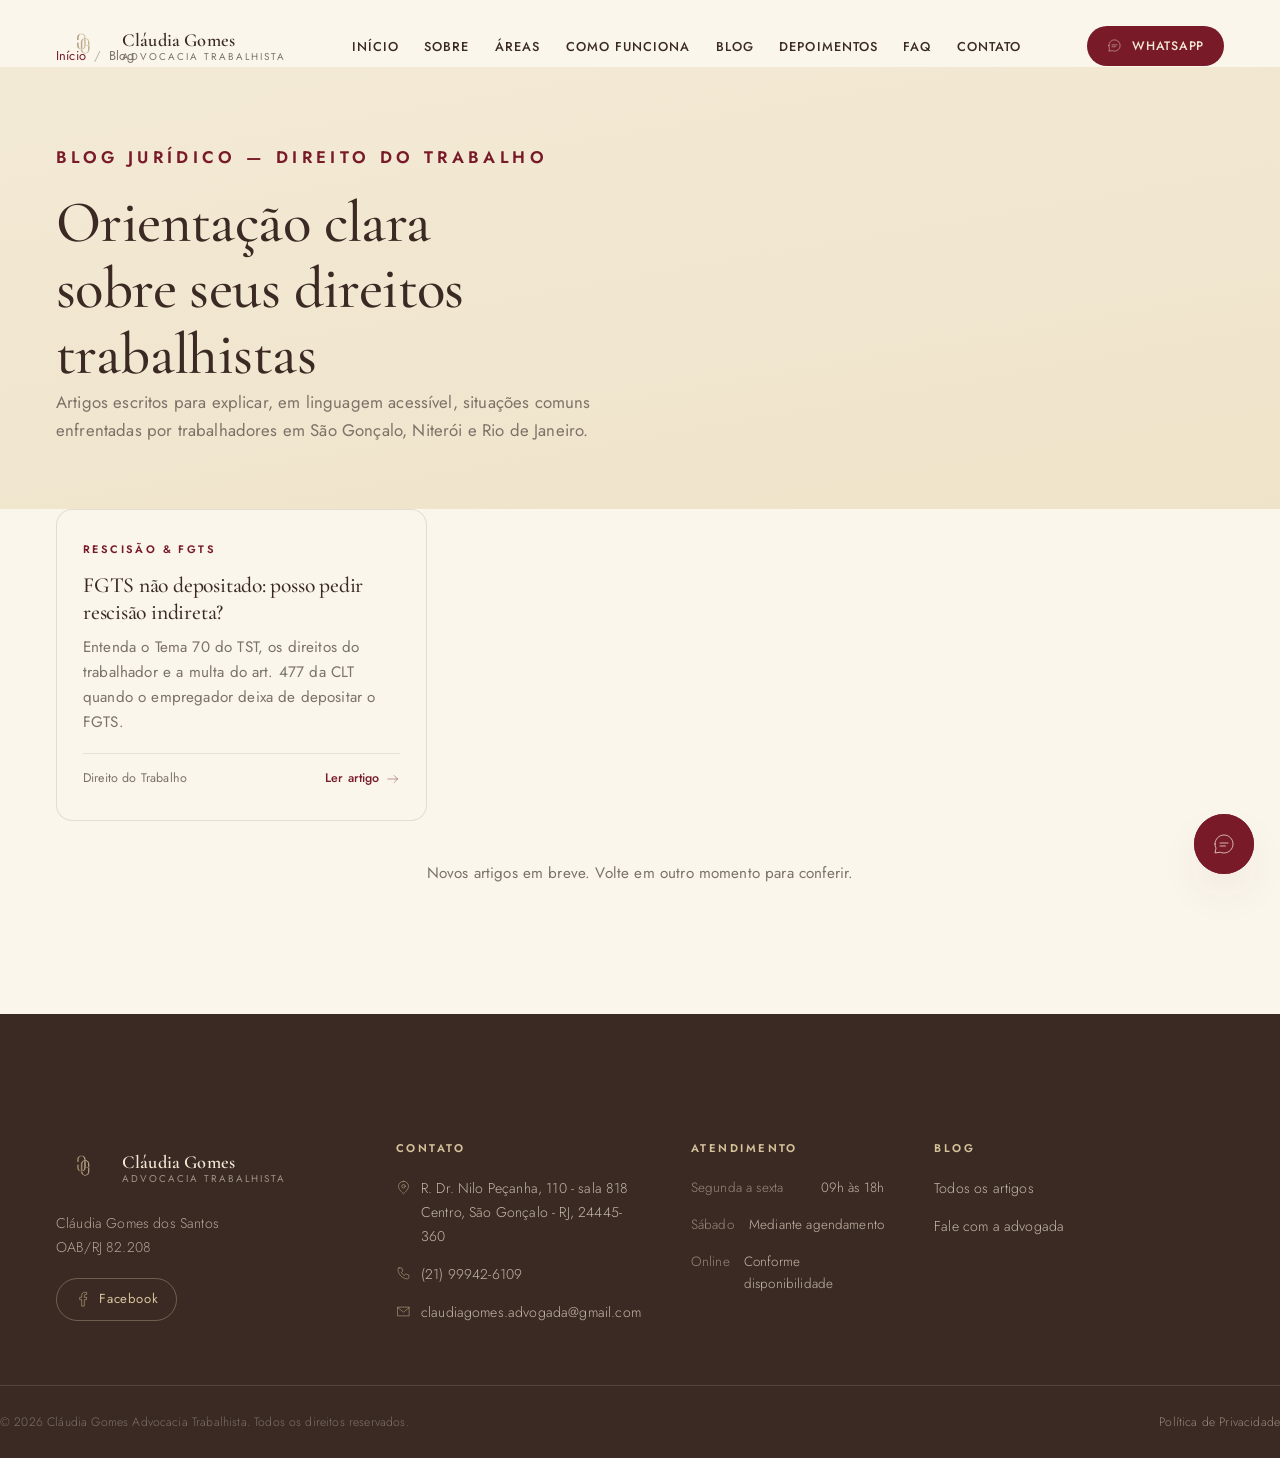
==== blog/index.html @ e8999410 "atualiza pagina do site" ====
<!DOCTYPE html>
<html lang="pt-BR">
<head>
<meta charset="UTF-8">
<meta name="viewport" content="width=device-width, initial-scale=1.0, viewport-fit=cover">
<title>Blog Jurídico | Direito do Trabalho — Cláudia Gomes Advocacia</title>
<meta name="description" content="Artigos sobre Direito do Trabalho escritos pela Dra. Cláudia Gomes (OAB/RJ 82.208): rescisão, FGTS, horas extras e outros temas trabalhistas explicados de forma clara.">
<meta name="robots" content="index, follow">
<meta name="theme-color" content="#781A28">
<link rel="canonical" href="https://claudiagomesadv.com.br/blog/">
<meta property="og:type" content="website">
<meta property="og:locale" content="pt_BR">
<meta property="og:title" content="Blog Jurídico | Direito do Trabalho — Cláudia Gomes Advocacia">
<meta property="og:description" content="Artigos sobre Direito do Trabalho escritos pela Dra. Cláudia Gomes (OAB/RJ 82.208).">
<meta property="og:url" content="https://claudiagomesadv.com.br/blog/">
<meta name="twitter:card" content="summary_large_image">

<link rel="icon" type="image/png" href="/assets/favicon.png">
<link rel="apple-touch-icon" href="/assets/apple-touch-icon.png">

<link rel="preconnect" href="https://fonts.googleapis.com">
<link rel="preconnect" href="https://fonts.gstatic.com" crossorigin>
<link href="https://fonts.googleapis.com/css2?family=Cormorant+Garamond:ital,wght@0,300;0,400;0,500;0,600;0,700;1,400;1,500&family=Jost:wght@300;400;500;600&display=swap" rel="stylesheet">

<link rel="stylesheet" href="/assets/site.css">
<link rel="stylesheet" href="/assets/blog.css">

<script type="application/ld+json">
{"@context":"https://schema.org","@type":"Blog","name":"Blog Jurídico — Cláudia Gomes Advocacia Trabalhista","url":"https://claudiagomesadv.com.br/blog/","description":"Artigos sobre Direito do Trabalho para trabalhadores de São Gonçalo, Niterói e Rio de Janeiro.","publisher":{"@type":"Attorney","name":"Cláudia Gomes dos Santos","url":"https://claudiagomesadv.com.br/"},"inLanguage":"pt-BR"}
</script>
<script type="application/ld+json">
{"@context":"https://schema.org","@type":"BreadcrumbList","itemListElement":[{"@type":"ListItem","position":1,"name":"Início","item":"https://claudiagomesadv.com.br/"},{"@type":"ListItem","position":2,"name":"Blog","item":"https://claudiagomesadv.com.br/blog/"}]}
</script>
</head>
<body>

<!-- SPRITE DE ÍCONES (oculto) -->
<svg style="display:none" aria-hidden="true"><defs>
  <symbol id="icon-menu" viewBox="0 0 48 48"><path d="M8 14h32M8 24h32M8 34h32"/></symbol>
  <symbol id="icon-close" viewBox="0 0 48 48"><path d="M12 12l24 24M36 12 12 36"/></symbol>
  <symbol id="icon-chat" viewBox="0 0 48 48"><path d="M6 24c0-9.9 8.1-18 18-18s18 8.1 18 18-8.1 18-18 18c-2.7 0-5.2-.6-7.5-1.6L6 42l2-9.8C6.7 29.6 6 26.9 6 24z"/><path d="M16 22h16M16 28h11"/></symbol>
  <symbol id="icon-pin" viewBox="0 0 48 48"><path d="M24 4c8.8 0 16 7 16 16 0 11-16 24-16 24S8 31 8 20C8 11 15.2 4 24 4z"/><circle cx="24" cy="20" r="5.5"/></symbol>
  <symbol id="icon-phone" viewBox="0 0 48 48"><path d="M10 6h8l4 10-5 4c2 5 5 8 10 10l4-5 10 4v8c0 3-3 5-6 4C18 38 10 30 6 12c-1-3 1-6 4-6z"/></symbol>
  <symbol id="icon-mail" viewBox="0 0 48 48"><path d="M6 10h36v28H6z"/><path d="m6 12 18 14L42 12"/></symbol>
  <symbol id="icon-facebook" viewBox="0 0 48 48"><path d="M28 44V26h6l1-7h-7v-5c0-2 .6-3.5 3.5-3.5H35V4.3C34.3 4.2 32 4 29.3 4 23.7 4 20 7.4 20 13.6V19h-6v7h6v18z"/></symbol>
  <symbol id="icon-arrow-right" viewBox="0 0 48 48"><path d="M6 24h34m-12-12 12 12-12 12"/></symbol>
</defs></svg>

<!-- LOADER -->
<div id="loader" aria-hidden="true">
  <div class="loader-emblem">
    <svg viewBox="0 0 240 240" class="loader-ring"><circle cx="120" cy="120" r="104"/></svg>
    <img class="loader-logo" src="/assets/logo.png" alt="Cláudia Gomes Advogada">
    <span class="loader-name">Cláudia Gomes</span>
  </div>
</div>

<!-- HEADER -->
<div class="nav-overlay" id="navOverlay" aria-hidden="true"></div>
<header class="site-header" id="siteHeader">
  <div class="container header-inner">
    <a href="/" class="brand" aria-label="Cláudia Gomes Advocacia Trabalhista — início">
      <img class="brand-logo-svg" src="/assets/logo.png" alt="Cláudia Gomes Advogada" style="width:52px;height:52px;object-fit:contain;flex-shrink:0;">
      <span class="brand-text">
        <strong>Cláudia Gomes</strong>
        <em>Advocacia Trabalhista</em>
      </span>
    </a>

    <nav class="main-nav" id="mainNav" aria-label="Navegação principal">
      <button class="nav-close-btn" id="navCloseBtn" aria-label="Fechar menu">
        <svg class="icon" width="24" height="24"><use href="#icon-close"/></svg>
      </button>
      <ul>
        <li><a href="/#inicio">Início</a></li>
        <li><a href="/#sobre">Sobre</a></li>
        <li><a href="/#areas">Áreas</a></li>
        <li><a href="/#como-funciona">Como funciona</a></li>
        <li><a href="/blog/" aria-current="page">Blog</a></li>
        <li><a href="/#depoimentos">Depoimentos</a></li>
        <li><a href="/#faq">FAQ</a></li>
        <li><a href="/#contato">Contato</a></li>
      </ul>
    </nav>

    <div class="header-actions">
      <a href="#" class="btn btn-primary btn-small js-whatsapp">
        <svg class="icon" width="15" height="15"><use href="#icon-chat"/></svg>
        <span>WhatsApp</span>
      </a>
      <button class="nav-toggle" id="navToggle" aria-expanded="false" aria-controls="mainNav" aria-label="Abrir menu">
        <svg class="icon icon-open" width="22" height="22"><use href="#icon-menu"/></svg>
        <svg class="icon icon-close" width="22" height="22"><use href="#icon-close"/></svg>
      </button>
    </div>
  </div>
</header>

<main id="topo">

  <!-- BREADCRUMB -->
  <div class="container">
    <nav class="breadcrumb" aria-label="Breadcrumb">
      <a href="/">Início</a><span>/</span>Blog
    </nav>
  </div>

  <!-- BLOG HERO -->
  <section class="blog-hero">
    <div class="container">
      <p class="eyebrow">Blog Jurídico — Direito do Trabalho</p>
      <h1>Orientação clara sobre seus direitos trabalhistas</h1>
      <p>Artigos escritos para explicar, em linguagem acessível, situações comuns enfrentadas por trabalhadores em São Gonçalo, Niterói e Rio de Janeiro.</p>
    </div>
  </section>

  <!-- GRID DE ARTIGOS -->
  <section class="blog-grid-section">
    <div class="container">
      <div class="blog-grid">

        <article class="blog-card">
          <span class="blog-card-category">Rescisão &amp; FGTS</span>
          <h2><a href="/blog/fgts-nao-depositado-rescisao-indireta/">FGTS não depositado: posso pedir rescisão indireta?</a></h2>
          <p>Entenda o Tema 70 do TST, os direitos do trabalhador e a multa do art. 477 da CLT quando o empregador deixa de depositar o FGTS.</p>
          <div class="blog-card-meta">
            <span>Direito do Trabalho</span>
            <a class="blog-card-link" href="/blog/fgts-nao-depositado-rescisao-indireta/">Ler artigo <svg class="icon" width="14" height="14"><use href="#icon-arrow-right"/></svg></a>
          </div>
        </article>

      </div>

      <p style="margin-top:40px;text-align:center;color:var(--gray-warm);font-size:.95rem">Novos artigos em breve. Volte em outro momento para conferir.</p>
    </div>
  </section>

</main>

<!-- RODAPÉ -->
<footer class="site-footer" id="contato">
  <div class="container footer-grid">
    <div class="footer-brand">
      <a href="/" class="brand">
        <img class="brand-logo-svg" src="/assets/logo.png" alt="Cláudia Gomes Advogada" style="width:52px;height:52px;object-fit:contain;flex-shrink:0;">
        <span class="brand-text"><strong>Cláudia Gomes</strong><em>Advocacia Trabalhista</em></span>
      </a>
      <p>Cláudia Gomes dos Santos<br>OAB/RJ 82.208</p>
      <a class="footer-social" href="https://www.facebook.com/claudiagomesadvocaciatrabalhista/" target="_blank" rel="noopener noreferrer" aria-label="Facebook do escritório">
        <svg class="icon" width="16" height="16"><use href="#icon-facebook"/></svg>
        <span>Facebook</span>
      </a>
    </div>
    <div class="footer-col">
      <h3>Contato</h3>
      <ul>
        <li><svg class="icon" width="15" height="15"><use href="#icon-pin"/></svg><span>R. Dr. Nilo Peçanha, 110 - sala 818<br>Centro, São Gonçalo - RJ, 24445-360</span></li>
        <li><svg class="icon" width="15" height="15"><use href="#icon-phone"/></svg><a href="#" class="js-whatsapp">(21) 99942-6109</a></li>
        <li><svg class="icon" width="15" height="15"><use href="#icon-mail"/></svg><a href="mailto:claudiagomes.advogada@gmail.com">claudiagomes.advogada@gmail.com</a></li>
      </ul>
    </div>
    <div class="footer-col">
      <h3>Atendimento</h3>
      <ul class="footer-hours">
        <li><span>Segunda a sexta</span><span>09h às 18h</span></li>
        <li><span>Sábado</span><span>Mediante agendamento</span></li>
        <li><span>Online</span><span>Conforme disponibilidade</span></li>
      </ul>
    </div>
    <div class="footer-col">
      <h3>Blog</h3>
      <ul>
        <li><a href="/blog/">Todos os artigos</a></li>
        <li><a href="/#contato">Fale com a advogada</a></li>
      </ul>
    </div>
  </div>
  <div class="container footer-bottom">
    <p>&copy; <span id="footerYear"></span> Cláudia Gomes Advocacia Trabalhista. Todos os direitos reservados.</p>
    <a href="#">Política de Privacidade</a>
  </div>
</footer>

<!-- BOTÃO FLUTUANTE WHATSAPP -->
<a href="#" class="whatsapp-float js-whatsapp" aria-label="Falar no WhatsApp com a Dra. Cláudia Gomes">
  <svg class="icon" width="24" height="24"><use href="#icon-chat"/></svg>
</a>

<script src="/assets/site.js"></script>
</body>
</html>
---- assets/site.css ----
/* ===================================================================
   CLÁUDIA GOMES — ADVOCACIA TRABALHISTA  |  single-file version
   Cormorant Garamond (display) · Jost (corpo)
=================================================================== */

/* 1. TOKENS */
:root{
  --wine:#781A28; --wine-dark:#5A1320; --wine-darker:#430E18;
  --cream:#F3EAD6; --paper:#FAF6EC; --champagne:#D6C39B;
  --brown:#3B2A24; --gray-warm:#7C7268; --white:#FFFFFF;
  --font-display:'Cormorant Garamond',Georgia,'Times New Roman',serif;
  --font-body:'Jost',-apple-system,BlinkMacSystemFont,'Segoe UI',sans-serif;
  --radius-sm:4px; --radius-md:16px; --radius-lg:30px; --radius-pill:999px;
  --shadow-card:0 1px 2px rgba(59,42,36,.04),0 18px 40px -24px rgba(59,42,36,.22);
  --shadow-lift:0 1px 2px rgba(59,42,36,.05),0 30px 60px -28px rgba(59,42,36,.30);
  --shadow-wine:0 20px 50px -20px rgba(120,26,40,.45);
  --section-pad:clamp(76px,10vw,152px);
  --container-w:1280px;
  --ease:cubic-bezier(.22,.61,.36,1);
  --ease-soft:cubic-bezier(.16,.84,.44,1);
  --dur-fast:.35s; --dur:.65s;
}

/* 2. RESET */
*,*::before,*::after{box-sizing:border-box}
*{margin:0;padding:0}
html{scroll-behavior:smooth;-webkit-text-size-adjust:100%}
body{font-family:var(--font-body);background:var(--paper);color:var(--brown);line-height:1.7;font-weight:400;-webkit-font-smoothing:antialiased;overflow-x:hidden;letter-spacing:.01em}
img{max-width:100%;display:block}
a{color:inherit;text-decoration:none}
ul,ol{list-style:none}
button{font:inherit;background:none;border:none;cursor:pointer;color:inherit}
svg{display:block}
.icon{fill:none;stroke:currentColor;stroke-width:1.5;stroke-linecap:round;stroke-linejoin:round;flex-shrink:0}
.icon-flip{transform:scaleX(-1)}
::selection{background:var(--wine);color:var(--cream)}
:focus-visible{outline:2px solid var(--wine);outline-offset:3px}
@media(prefers-reduced-motion:reduce){*{animation-duration:.001ms!important;animation-iteration-count:1!important;transition-duration:.001ms!important;scroll-behavior:auto!important}}

/* 3. TIPOGRAFIA */
h1,h2,h3,h4{font-family:var(--font-display);color:var(--brown);font-weight:500;line-height:1.12;letter-spacing:-.01em}
h1{font-size:clamp(2.6rem,4.6vw,4.4rem);font-weight:500}
h2{font-size:clamp(2rem,3.4vw,3.1rem)}
h3{font-size:clamp(1.2rem,1.5vw,1.45rem);font-weight:500}
p{color:var(--gray-warm)}
.eyebrow{font-family:var(--font-body);font-size:.72rem;font-weight:600;letter-spacing:.26em;text-transform:uppercase;color:var(--wine);margin-bottom:18px;display:inline-block}
.eyebrow-light{color:var(--champagne)}
.section-head{max-width:680px;margin-bottom:clamp(40px,6vw,76px)}
.section-head h2{margin-bottom:18px}
.section-lead{font-size:1rem;max-width:540px;font-weight:300}

/* 4. LAYOUT */
.container{max-width:var(--container-w);margin-inline:auto;padding-inline:clamp(22px,5vw,56px)}
section{position:relative}
section[id],footer[id]{scroll-margin-top:88px}

/* 5. BOTÕES */
.btn{position:relative;display:inline-flex;align-items:center;justify-content:center;gap:10px;padding:17px 32px;font-family:var(--font-body);font-size:.88rem;font-weight:500;letter-spacing:.06em;text-transform:uppercase;border-radius:var(--radius-pill);overflow:hidden;transition:transform var(--dur-fast) var(--ease),box-shadow var(--dur-fast) var(--ease),background var(--dur-fast) var(--ease),color var(--dur-fast) var(--ease);white-space:nowrap}
.btn:hover{transform:translateY(-2px)}
.btn:active{transform:translateY(0)}
.btn-primary{background:var(--wine);color:var(--cream);box-shadow:var(--shadow-wine)}
.btn-primary:hover{background:var(--wine-dark);box-shadow:0 24px 55px -18px rgba(120,26,40,.55)}
.btn-ghost{background:transparent;color:var(--brown);border:1px solid rgba(59,42,36,.25)}
.btn-ghost:hover{border-color:var(--wine);color:var(--wine)}
.btn-cta{background:var(--cream);color:var(--wine);padding:22px 44px;font-size:.92rem;box-shadow:0 25px 60px -20px rgba(0,0,0,.45)}
.btn-cta:hover{background:var(--white)}
.btn-small{padding:10px 20px;font-size:.77rem}
.btn .ripple{position:absolute;border-radius:50%;background:rgba(255,255,255,.4);transform:scale(0);animation:ripple .6s var(--ease) forwards;pointer-events:none}
.btn-ghost .ripple{background:rgba(120,26,40,.15)}
@keyframes ripple{to{transform:scale(2.6);opacity:0}}

/* 6. LOADER */
#loader{position:fixed;inset:0;z-index:9999;background:radial-gradient(120% 140% at 50% 20%,var(--wine-dark),var(--wine-darker));display:flex;align-items:center;justify-content:center;transition:opacity .8s var(--ease-soft),visibility .8s var(--ease-soft)}
#loader.is-hidden{opacity:0;visibility:hidden;pointer-events:none}
.loader-emblem{position:relative;width:240px;height:240px;display:grid;place-items:center}
.loader-ring{grid-area:1/1;width:100%;height:100%;transform:rotate(-90deg)}
.loader-ring circle{fill:none;stroke:var(--champagne);stroke-width:.8;opacity:.6;stroke-dasharray:650;stroke-dashoffset:650;animation:drawRing 1.6s var(--ease-soft) forwards .1s}
@keyframes drawRing{to{stroke-dashoffset:0}}
.loader-logo{width:160px;height:160px;object-fit:contain;opacity:0;animation:markIn 1s var(--ease-soft) forwards .3s;grid-area:1/1;z-index:2}
.loader-name{display:none}
@keyframes drawMono{to{stroke-dashoffset:0}}
@keyframes markIn{to{opacity:1;transform:translateY(0) scale(1)}}

/* 7. MONOGRAMA SVG */
.brand-logo-svg{width:52px;height:52px;object-fit:contain;flex-shrink:0}
.footer-brand .brand-logo-svg{color:var(--champagne)}
.monogram-wm{
  position:absolute;
  bottom:-15%;
  right:-2%;
  width:clamp(400px,46vw,680px);
  height:auto;
  opacity:.1;
  pointer-events:none;
  user-select:none;
  z-index:0;
  filter:brightness(0) saturate(100%) invert(87%) sepia(17%) saturate(300%) hue-rotate(6deg) brightness(70%);
  transform:none;
  top:auto;
  left:auto;
}
.hero,.final-cta{overflow:hidden}
.final-cta .monogram-wm{color:var(--cream);opacity:.055}

/* 8. HEADER */
.site-header{position:fixed;top:0;left:0;right:0;z-index:610;padding:20px 0;transition:padding var(--dur-fast) var(--ease)}
.site-header::before{content:'';position:absolute;inset:0;z-index:-1;opacity:0;background:rgba(250,246,236,.88);backdrop-filter:blur(14px) saturate(140%);-webkit-backdrop-filter:blur(14px) saturate(140%);box-shadow:0 1px 0 rgba(59,42,36,.08),0 18px 40px -28px rgba(59,42,36,.35);transition:opacity var(--dur-fast) var(--ease);pointer-events:none}
.site-header.is-scrolled{padding:13px 0}
.site-header.is-scrolled::before{opacity:1}
.header-inner{display:flex;align-items:center;justify-content:space-between;gap:24px}
.brand{display:flex;align-items:center;gap:14px}
.brand-text{display:flex;flex-direction:column;line-height:1.2}
.brand-text strong{font-family:var(--font-display);font-size:1.15rem;font-weight:600;color:var(--brown)}
.brand-text em{font-style:normal;font-size:.62rem;letter-spacing:.2em;text-transform:uppercase;color:var(--gray-warm)}
.main-nav ul{display:flex;align-items:center;gap:clamp(16px,2vw,32px)}
.main-nav a{font-size:.8rem;font-weight:500;letter-spacing:.08em;color:var(--brown);position:relative;padding-bottom:4px;text-transform:uppercase}
.main-nav a::after{content:'';position:absolute;left:0;right:100%;bottom:0;height:1px;background:var(--wine);transition:right var(--dur-fast) var(--ease)}
.main-nav a:hover::after{right:0}
.header-actions{display:flex;align-items:center;gap:16px}
.nav-toggle{display:none;align-items:center;justify-content:center;width:42px;height:42px;color:var(--brown)}
.nav-toggle .icon-close{display:none}
.nav-toggle[aria-expanded="true"] .icon-open{display:none}
.nav-toggle[aria-expanded="true"] .icon-close{display:block}

/* 9. HERO */
.hero{padding:clamp(140px,18vw,200px) 0 var(--section-pad);background:linear-gradient(170deg,var(--cream) 0%,#EFE3C9 60%,var(--champagne) 130%);overflow:hidden}
.hero-grid{display:grid;grid-template-columns:1.35fr 1fr;gap:clamp(40px,6vw,90px);align-items:center}
.hero-copy{position:relative;z-index:2}
.hero h1{margin-bottom:24px}
.hero-sub{font-size:1rem;max-width:560px;margin-bottom:36px;font-weight:300;line-height:1.8}
.hero-actions{display:flex;flex-wrap:wrap;gap:18px;margin-bottom:56px}
.hero-badges{display:flex;flex-wrap:wrap;gap:0;border-top:1px solid rgba(59,42,36,.15);padding-top:26px}
.hero-badges li{display:flex;flex-direction:column;gap:4px;padding-right:28px;margin-right:28px;border-right:1px solid rgba(59,42,36,.15)}
.hero-badges li:last-child{border-right:none;margin-right:0;padding-right:0}
.hero-badges strong{font-family:var(--font-display);font-size:1.7rem;font-weight:600;color:var(--wine)}
.hero-badges strong.badge-static{font-size:.95rem;font-family:var(--font-body);letter-spacing:.06em;font-weight:500}
.hero-badges span{font-size:.72rem;color:var(--gray-warm);letter-spacing:.05em;font-weight:300}
.hero-figure{position:relative;z-index:2}
.hero-photo-frame{position:relative;border-radius:var(--radius-lg);overflow:hidden;box-shadow:var(--shadow-lift);aspect-ratio:4/5}
.hero-photo-frame::after{content:'';position:absolute;inset:16px;border:1px solid rgba(243,234,214,.35);border-radius:calc(var(--radius-lg) - 12px);pointer-events:none}
.hero-photo-frame img{width:100%;height:100%;object-fit:cover}
.scroll-indicator{position:absolute;bottom:36px;left:50%;transform:translateX(-50%);width:1px;height:56px;background:rgba(59,42,36,.25);z-index:2}
.scroll-indicator span{position:absolute;top:0;left:50%;transform:translateX(-50%);width:5px;height:5px;border-radius:50%;background:var(--wine);animation:scrollDot 2.2s var(--ease) infinite}
@keyframes scrollDot{0%{top:0;opacity:0}20%{opacity:1}90%{opacity:0}100%{top:100%;opacity:0}}

/* 10. REVEAL */
[data-reveal]{opacity:0;transform:translateY(28px);transition:opacity 1s var(--ease-soft),transform 1s var(--ease-soft)}
[data-reveal].is-visible{opacity:1;transform:translateY(0)}
[data-reveal-delay="1"]{transition-delay:.15s}
[data-reveal-delay="2"]{transition-delay:.3s}

/* 11. PROBLEMAS */
.problems{padding:var(--section-pad) 0}
.problem-grid{display:grid;grid-template-columns:repeat(3,1fr);gap:18px}
.problem-card{background:var(--paper);border:1px solid rgba(59,42,36,.12);border-radius:var(--radius-md);padding:38px 28px;transition:background var(--dur-fast) var(--ease),transform var(--dur-fast) var(--ease),border-color var(--dur-fast) var(--ease),box-shadow var(--dur-fast) var(--ease)}
.problem-card .icon{color:var(--wine);margin-bottom:22px}
.problem-card h3{margin-bottom:10px}
.problem-card p{font-size:.88rem;font-weight:300}
.problem-card:hover{background:var(--cream);border-color:var(--wine);box-shadow:var(--shadow-card);transform:translateY(-4px)}

/* 12. SOBRE */
.about{padding:var(--section-pad) 0;background:var(--cream)}
.about-grid{display:grid;grid-template-columns:.85fr 1.15fr;gap:clamp(40px,6vw,100px);align-items:center}
.about-photo-frame{border-radius:var(--radius-lg);overflow:hidden;box-shadow:var(--shadow-card);aspect-ratio:4/5}
.about-photo-frame img{width:100%;height:100%;object-fit:cover}
.about-copy p{margin-bottom:18px;max-width:600px;font-weight:300;line-height:1.8}
.about-copy p:last-of-type{margin-bottom:36px}
.about-highlights{display:grid;grid-template-columns:repeat(2,auto);gap:24px 40px}
.about-highlights li{display:flex;flex-direction:column;gap:4px}
.about-highlights strong{font-family:var(--font-display);font-size:1.7rem;color:var(--wine);font-weight:600}
.about-highlights strong.badge-static{font-size:.95rem;font-family:var(--font-body);font-weight:500}
.about-highlights span{font-size:.76rem;color:var(--gray-warm);font-weight:300}

/* 13. ÁREAS */
.areas{padding:var(--section-pad) 0}
.area-grid{display:grid;grid-template-columns:repeat(4,1fr);gap:18px;grid-auto-rows:1fr}
.area-card{text-align:left;background:var(--paper);border:1px solid rgba(59,42,36,.12);border-radius:var(--radius-md);padding:30px 26px;transition:border-color var(--dur-fast) var(--ease),box-shadow var(--dur-fast) var(--ease),transform var(--dur-fast) var(--ease);cursor:pointer}
.area-card h3{position:relative;padding-bottom:14px;padding-right:36px}
.area-card h3::after{content:'';position:absolute;left:0;bottom:0;width:30px;height:1px;background:var(--champagne);transition:width var(--dur-fast) var(--ease),background var(--dur-fast) var(--ease);pointer-events:none}
.area-card:hover,.area-card[aria-expanded="true"]{border-color:var(--wine);box-shadow:var(--shadow-card);transform:translateY(-3px)}
.area-card:hover h3::after,.area-card[aria-expanded="true"] h3::after{width:56px;background:var(--wine)}
.area-text{font-size:.88rem;font-weight:300;max-height:0;opacity:0;overflow:hidden;transition:max-height .5s var(--ease-soft),opacity .4s var(--ease-soft),margin-top .5s var(--ease-soft)}
.area-card[aria-expanded="true"] .area-text{opacity:1;margin-top:14px}

/* 14. DIFERENCIAIS */
.differentials{padding:var(--section-pad) 0;background:var(--brown);color:var(--cream)}
.differentials .eyebrow{color:var(--champagne)}
.differentials h2{color:var(--cream)}
.diff-grid{display:grid;grid-template-columns:repeat(3,1fr);gap:1px;background:rgba(243,234,214,.12);border:1px solid rgba(243,234,214,.12);border-radius:var(--radius-md);overflow:hidden}
.diff-item{background:var(--brown);padding:38px 32px;transition:background var(--dur-fast) var(--ease)}
.diff-item .icon{color:var(--champagne);margin-bottom:20px}
.diff-item h3{color:var(--cream);margin-bottom:10px}
.diff-item p{color:rgba(243,234,214,.65);font-size:.88rem;font-weight:300}
.diff-item:hover{background:var(--wine-darker)}

/* 15. TIMELINE */
.how-it-works{padding:var(--section-pad) 0}
.timeline{display:grid;grid-template-columns:repeat(5,1fr);gap:8px;position:relative}
.timeline::before{content:'';position:absolute;top:28px;left:7%;right:7%;height:1px;background:repeating-linear-gradient(90deg,var(--champagne) 0 10px,transparent 10px 18px)}
.timeline-step{text-align:center;padding:0 10px;position:relative}
.timeline-icon{position:relative;z-index:2;width:58px;height:58px;margin:0 auto 22px;border-radius:50%;background:var(--paper);border:1px solid var(--champagne);display:flex;align-items:center;justify-content:center;color:var(--wine);transition:background var(--dur-fast) var(--ease),color var(--dur-fast) var(--ease),border-color var(--dur-fast) var(--ease)}
.timeline-step:hover .timeline-icon{background:var(--wine);color:var(--cream);border-color:var(--wine)}
.timeline-step h3{margin-bottom:8px;font-size:1rem}
.timeline-step p{font-size:.82rem;font-weight:300}

/* 16. DEPOIMENTOS */
.testimonials{padding:var(--section-pad) 0;background:var(--cream)}
.rating-seal{display:flex;align-items:center;gap:10px;font-size:.82rem;color:var(--gray-warm);margin-bottom:18px;font-weight:300}
.rating-seal .stars{color:var(--wine);letter-spacing:2px;font-size:.9rem}
.carousel{position:relative}
.carousel-clip{overflow:hidden;width:100%;border-radius:var(--radius-md)}
.carousel-track{display:flex;gap:24px;flex-wrap:nowrap;will-change:transform}
.testimonial-card{background:var(--paper);border-radius:var(--radius-md);padding:36px 32px;box-shadow:var(--shadow-card);display:flex;flex-direction:column;gap:18px}
.quote-icon{color:var(--champagne)}
.testimonial-card p{font-size:.9rem;color:var(--brown);flex-grow:1;font-style:italic;font-weight:300;line-height:1.8}
.testimonial-card footer{display:flex;align-items:center;justify-content:space-between;padding-top:14px;border-top:1px solid rgba(59,42,36,.1)}
.testimonial-card footer strong{font-size:.84rem;font-weight:500;letter-spacing:.02em}
.testimonial-card .stars{color:var(--wine);font-size:.8rem;letter-spacing:1px}
.carousel-controls{display:flex;align-items:center;justify-content:center;gap:22px;margin-top:40px}
.carousel-btn{width:46px;height:46px;border-radius:50%;border:1px solid rgba(59,42,36,.2);display:flex;align-items:center;justify-content:center;color:var(--brown);transition:border-color var(--dur-fast) var(--ease),background var(--dur-fast) var(--ease),color var(--dur-fast) var(--ease)}
.carousel-btn:hover{background:var(--wine);border-color:var(--wine);color:var(--cream)}
.carousel-dots{display:flex;gap:8px}
.carousel-dots button{width:7px;height:7px;border-radius:50%;background:rgba(59,42,36,.25);transition:background var(--dur-fast) var(--ease),transform var(--dur-fast) var(--ease)}
.carousel-dots button.is-active{background:var(--wine);transform:scale(1.3)}

/* 17. FAQ */
.faq{padding:var(--section-pad) 0}
.faq-grid{display:grid;grid-template-columns:.85fr 1.15fr;gap:clamp(30px,5vw,80px);align-items:start}
.accordion-item{border-bottom:1px solid rgba(59,42,36,.14)}
.accordion-trigger{width:100%;display:flex;align-items:center;justify-content:space-between;gap:20px;padding:24px 0;text-align:left;font-family:var(--font-display);font-size:1.15rem;font-weight:500;color:var(--brown)}
.accordion-trigger .icon{color:var(--wine);transition:transform var(--dur-fast) var(--ease);flex-shrink:0}
.accordion-trigger[aria-expanded="true"] .icon{transform:rotate(135deg)}
.accordion-panel{max-height:0;overflow:hidden;transition:max-height .5s var(--ease-soft)}
.accordion-panel p{padding-bottom:26px;font-size:.9rem;max-width:540px;font-weight:300;line-height:1.8;padding-right:40px}

/* 18. CTA FINAL */
.final-cta{padding:clamp(110px,14vw,180px) 0;background:radial-gradient(120% 140% at 50% 0%,var(--wine) 0%,var(--wine-darker) 100%);text-align:center;overflow:hidden}
.final-cta h2{color:var(--cream);max-width:760px;margin:0 auto 44px;position:relative;z-index:2}
.final-cta .eyebrow{position:relative;z-index:2}
.final-cta .btn{position:relative;z-index:2}

/* 19. RODAPÉ */
.site-footer{background:var(--brown);color:rgba(243,234,214,.75);padding:var(--section-pad) 0 0}
.footer-grid{display:grid;grid-template-columns:1.2fr .8fr .8fr 1.2fr;gap:50px;padding-bottom:60px;border-bottom:1px solid rgba(243,234,214,.12)}
.footer-brand .brand-text strong{color:var(--cream)}
.footer-brand .brand-text em{color:rgba(243,234,214,.55)}
.footer-brand p{margin:18px 0;color:rgba(243,234,214,.65);font-size:.88rem;font-weight:300}
.footer-social{display:inline-flex;align-items:center;gap:8px;font-size:.82rem;font-weight:400;letter-spacing:.06em;color:var(--champagne);border:1px solid rgba(214,195,155,.35);border-radius:var(--radius-pill);padding:9px 18px;transition:background var(--dur-fast) var(--ease),color var(--dur-fast) var(--ease)}
.footer-social:hover{background:var(--champagne);color:var(--brown)}
.footer-col h3{font-family:var(--font-body);font-size:.7rem;font-weight:600;letter-spacing:.22em;text-transform:uppercase;color:var(--champagne);margin-bottom:22px}
.footer-col ul{display:flex;flex-direction:column;gap:14px}
.footer-col li{display:flex;align-items:flex-start;gap:10px;font-size:.88rem;font-weight:300}
.footer-col .icon{color:var(--champagne);margin-top:3px;flex-shrink:0}
.footer-col a:hover{color:var(--champagne)}
.footer-hours li{display:flex;justify-content:space-between;gap:14px;font-size:.84rem}
.footer-hours span:first-child{color:rgba(243,234,214,.5)}
.footer-map .gmap-canvas{width:100%;height:190px;border:0;border-radius:var(--radius-md);filter:grayscale(.25) sepia(.15)}
.gmap-link{margin-top:14px}
.footer-bottom{display:flex;align-items:center;justify-content:space-between;flex-wrap:wrap;gap:12px;padding:26px 0;font-size:.76rem;font-weight:300;color:rgba(243,234,214,.5)}
.footer-bottom a:hover{color:var(--champagne)}

/* 20. WHATSAPP FLOAT */
.whatsapp-float{position:fixed;bottom:26px;right:26px;z-index:400;width:60px;height:60px;border-radius:50%;background:var(--wine);color:var(--cream);display:flex;align-items:center;justify-content:center;box-shadow:var(--shadow-wine);transition:transform var(--dur-fast) var(--ease),box-shadow var(--dur-fast) var(--ease)}
.whatsapp-float::before{content:'';position:absolute;inset:0;border-radius:50%;border:1px solid var(--wine);animation:pulseRing 2.6s var(--ease) infinite}
.whatsapp-float:hover{transform:scale(1.07) translateY(-2px)}
@keyframes pulseRing{0%{transform:scale(1);opacity:.6}100%{transform:scale(1.7);opacity:0}}

/* 22. TABLET */
@media(max-width:1080px){
  .hero-grid{grid-template-columns:1fr}
  .hero-figure{order:-1;max-width:420px;margin:0 auto 20px}
  .about-grid{grid-template-columns:1fr}
  .about-figure{max-width:420px;margin:0 auto}
  .problem-grid{grid-template-columns:repeat(2,1fr)}
  .area-grid{grid-template-columns:repeat(2,1fr)}
  .diff-grid{grid-template-columns:repeat(2,1fr)}
  .timeline{grid-template-columns:repeat(2,1fr);row-gap:40px}
  .timeline::before{display:none}
  .testimonial-card{flex:0 0 calc(50% - 12px)}
  .faq-grid{grid-template-columns:1fr}
  .footer-grid{grid-template-columns:1fr 1fr}
}

/* 23. MOBILE */
@media(max-width:720px){
  :root{--section-pad:clamp(64px,14vw,96px)}
  .main-nav{position:fixed;inset:0 0 0 auto;top:0;width:min(86vw,380px);height:100dvh;background:var(--paper);box-shadow:-20px 0 60px rgba(59,42,36,.25);padding:80px 36px 40px;transform:translateX(100%);transition:transform .5s var(--ease-soft);overflow-y:auto;z-index:600}
  .main-nav.is-open{transform:translateX(0)}
  .main-nav ul{flex-direction:column;align-items:flex-start;gap:8px}
  .main-nav a{display:block;padding:14px 0;font-size:1.1rem;font-family:var(--font-display)}
  .header-actions .btn-small span{display:none}
  .header-actions .btn-small{padding:12px}
  .nav-toggle{display:flex}
  .scroll-indicator{display:none}
  .hero{padding-top:128px;text-align:left}
  .hero-actions{flex-direction:column;align-items:stretch}
  .hero-actions .btn{width:100%}
  .hero-badges{row-gap:18px}
  .hero-badges li{width:47%;border-right:none;padding-right:0;margin-right:0}
  .problem-grid,.area-grid,.diff-grid{grid-template-columns:1fr}
  .timeline{grid-template-columns:1fr;gap:30px}
  .timeline-step{display:flex;align-items:center;gap:18px;text-align:left;padding:0}
  .timeline-icon{margin:0;flex-shrink:0}
  .testimonial-card{flex:0 0 100%}
  .carousel-track{scroll-snap-type:x mandatory}
  .testimonial-card{scroll-snap-align:start}
  .footer-grid{grid-template-columns:1fr;gap:40px}
  .footer-bottom{flex-direction:column;align-items:flex-start}
  .whatsapp-float{width:56px;height:56px;bottom:18px;right:18px}
}

.area-plus{
  position:absolute;right:0;top:2px;
  width:22px;height:22px;border-radius:50%;
  border:1.5px solid var(--champagne);
  display:inline-flex;align-items:center;justify-content:center;
  font-family:var(--font-body);font-size:.95rem;font-weight:300;line-height:1;
  color:var(--champagne);
  transition:border-color var(--dur-fast) var(--ease),color var(--dur-fast) var(--ease),transform var(--dur-fast) var(--ease);
}
.area-card[aria-expanded="true"] .area-plus,.area-card:hover .area-plus{
  border-color:var(--wine);color:var(--wine);transform:rotate(45deg);
}

/* cta wm removed */

.cta-seal{
  width: clamp(72px, 8vw, 110px);
  height: auto;
  object-fit: contain;
  display: block;
  margin: 0 auto 28px;
  opacity: .85;
  filter: brightness(0) saturate(100%) invert(95%) sepia(8%) saturate(150%) hue-rotate(10deg) brightness(128%);
  position: relative;
  z-index: 2;
}

/* NAV CLOSE BUTTON (X) — visível apenas mobile */
.nav-close-btn{
  display:none;
  position:absolute;top:20px;right:20px;
  width:40px;height:40px;border-radius:50%;
  align-items:center;justify-content:center;
  background:var(--cream);border:1px solid rgba(59,42,36,.15);
  color:var(--brown);cursor:pointer;
  transition:background var(--dur-fast) var(--ease);
}
.nav-close-btn:hover{background:var(--champagne)}

/* OVERLAY escuro para fechar o nav */
.nav-overlay{
  position:fixed;inset:0;z-index:599;
  background:rgba(30,14,10,.45);
  opacity:0;
  pointer-events:none;
  transition:opacity .4s var(--ease-soft);
}
.nav-overlay.is-active{opacity:1;pointer-events:auto}

/* CARROSSEL MOBILE — 1 card por vez, legível */
@media(max-width:720px){
  .nav-close-btn{display:flex}

  /* 1 card por vez no mobile */
  .carousel-clip{overflow:hidden;border-radius:var(--radius-md);width:100%}
  .carousel-track{gap:0 !important;transition:transform .5s cubic-bezier(.16,.84,.44,1)}
  .testimonial-card{
    flex:0 0 100% !important;
    max-width:100% !important;
    box-sizing:border-box;
    padding:28px 24px;
    margin:0;
  }
  .carousel-controls{margin-top:28px;gap:16px}
  .carousel-dots button{width:8px;height:8px}
}
---- assets/blog.css ----
/* ===================================================================
   BLOG — CLÁUDIA GOMES ADVOCACIA TRABALHISTA
   Construído em cima dos tokens de assets/site.css (cores, raios,
   sombras, espaçamentos, botões). Não redefine nada do site principal.
=================================================================== */

/* ---------- Breadcrumb ---------- */
.breadcrumb{padding:calc(var(--section-pad) * .35) 0 0;font-size:.8rem;color:var(--gray-warm)}
.breadcrumb a{color:var(--wine)}
.breadcrumb a:hover{text-decoration:underline}
.breadcrumb span{margin:0 8px;opacity:.5}

/* ---------- Blog hero (topo da /blog) ---------- */
.blog-hero{padding:calc(var(--section-pad) * .6) 0 calc(var(--section-pad) * .5);background:linear-gradient(170deg,var(--cream) 0%,#EFE3C9 100%)}
.blog-hero h1{max-width:16ch}
.blog-hero p{max-width:56ch;font-size:1.05rem}

/* ---------- Grid de artigos ---------- */
.blog-grid-section{padding:0 0 var(--section-pad)}
.blog-grid{display:grid;grid-template-columns:repeat(3,1fr);gap:28px}
@media(max-width:980px){.blog-grid{grid-template-columns:repeat(2,1fr)}}
@media(max-width:640px){.blog-grid{grid-template-columns:1fr}}

.blog-card{display:flex;flex-direction:column;background:var(--paper);border:1px solid rgba(59,42,36,.12);border-radius:var(--radius-md);padding:30px 26px;transition:border-color var(--dur-fast) var(--ease),box-shadow var(--dur-fast) var(--ease),transform var(--dur-fast) var(--ease);text-align:left}
.blog-card:hover{border-color:var(--wine);box-shadow:var(--shadow-card);transform:translateY(-3px)}
.blog-card-category{font-family:var(--font-body);font-size:.68rem;font-weight:600;letter-spacing:.22em;text-transform:uppercase;color:var(--wine);margin-bottom:14px;display:inline-block}
.blog-card h2,.blog-card h3{font-size:1.35rem;margin-bottom:10px;line-height:1.22}
.blog-card p{font-size:.95rem;line-height:1.65;margin-bottom:18px}
.blog-card-meta{margin-top:auto;display:flex;align-items:center;justify-content:space-between;font-size:.78rem;color:var(--gray-warm);padding-top:14px;border-top:1px solid rgba(59,42,36,.1)}
.blog-card-link{display:inline-flex;align-items:center;gap:6px;font-weight:500;color:var(--wine)}
.blog-card-link .icon{transition:transform var(--dur-fast) var(--ease)}
.blog-card:hover .blog-card-link .icon{transform:translateX(4px)}

/* aviso "em breve" nos cards ainda sem conteúdo definitivo */
.blog-card.is-placeholder{opacity:.72}
.badge-soon{display:inline-block;font-size:.68rem;font-weight:600;letter-spacing:.14em;text-transform:uppercase;color:var(--gray-warm);background:rgba(59,42,36,.07);border-radius:var(--radius-pill);padding:5px 12px;margin-bottom:14px}

/* ---------- Cabeçalho do artigo ---------- */
.article-header{padding:calc(var(--section-pad) * .55) 0 40px}
.article-header .eyebrow{margin-bottom:14px}
.article-header h1{max-width:22ch}
.article-subtitle{max-width:62ch;font-size:1.15rem;color:var(--gray-warm);margin-top:18px}
.article-meta{display:flex;flex-wrap:wrap;gap:22px;margin-top:28px;padding-top:24px;border-top:1px solid rgba(59,42,36,.12);font-size:.85rem;color:var(--gray-warm)}
.article-meta span{display:inline-flex;align-items:center;gap:7px}

/* ---------- Corpo do artigo (prose) ---------- */
.article-body{padding:0 0 var(--section-pad)}
.article-body-inner{max-width:720px;margin-inline:auto}
.article-body-inner h2{font-size:clamp(1.5rem,2.4vw,2rem);margin:48px 0 18px}
.article-body-inner h3{font-size:clamp(1.15rem,1.6vw,1.35rem);margin:32px 0 14px}
.article-body-inner p{font-size:1.05rem;line-height:1.85;margin-bottom:22px;color:var(--brown)}
.article-body-inner ul,.article-body-inner ol{margin:0 0 24px;padding-left:1.3em;color:var(--brown)}
.article-body-inner li{font-size:1.05rem;line-height:1.8;margin-bottom:10px}
.article-body-inner a{color:var(--wine);text-decoration:underline;text-underline-offset:3px}
.article-body-inner strong{color:var(--brown);font-weight:600}
.article-body-inner blockquote{margin:32px 0;padding:24px 28px;background:var(--cream);border-left:3px solid var(--wine);border-radius:0 var(--radius-md) var(--radius-md) 0;font-family:var(--font-display);font-size:1.2rem;font-style:italic;color:var(--brown)}
.article-body-inner hr{border:none;border-top:1px solid rgba(59,42,36,.15);margin:40px 0}

/* aviso de conteúdo provisório — some assim que o texto final entrar */
.placeholder-notice{max-width:720px;margin:0 auto 32px;padding:16px 20px;background:#FBEFD9;border:1px dashed rgba(120,26,40,.4);border-radius:var(--radius-md);font-size:.88rem;color:var(--brown)}
.placeholder-notice strong{color:var(--wine)}

/* ---------- CTA dentro do artigo ---------- */
.article-cta{max-width:720px;margin:0 auto 56px;background:var(--brown);color:var(--cream);border-radius:var(--radius-lg);padding:40px 36px;text-align:center}
.article-cta h3{color:var(--cream);margin-bottom:12px}
.article-cta p{color:rgba(243,234,214,.8);margin-bottom:24px}

/* ---------- Voltar ao blog ---------- */
.article-back{max-width:720px;margin:0 auto 8px}
.link-back{display:inline-flex;align-items:center;gap:8px;font-size:.85rem;font-weight:500;color:var(--wine)}
.link-back .icon{transform:rotate(180deg)}
.link-back:hover{text-decoration:underline}

/* ---------- Artigos relacionados ---------- */
.related-articles{padding:var(--section-pad) 0;background:var(--cream)}
.related-articles h2{margin-bottom:36px}
.related-grid{display:grid;grid-template-columns:repeat(3,1fr);gap:28px}
@media(max-width:980px){.related-grid{grid-template-columns:repeat(2,1fr)}}
@media(max-width:640px){.related-grid{grid-template-columns:1fr}}

/* ---------- Caixa "Sobre a autora" ---------- */
.author-box{max-width:720px;margin:0 auto 40px;display:flex;align-items:center;gap:18px;padding:22px 24px;background:var(--cream);border-radius:var(--radius-md);border:1px solid rgba(59,42,36,.1)}
.author-box img{width:56px;height:56px;border-radius:50%;object-fit:cover;flex-shrink:0;background:var(--paper)}
.author-box strong{display:block;font-family:var(--font-display);font-size:1.05rem;color:var(--brown)}
.author-box p{font-size:.88rem;color:var(--gray-warm);margin:2px 0 0}

@media(max-width:720px){
  .blog-hero{padding:calc(var(--section-pad) * .5) 0}
  .article-header{padding:calc(var(--section-pad) * .45) 0 28px}
  .article-meta{gap:14px 22px}
  .article-cta{padding:32px 24px}
}
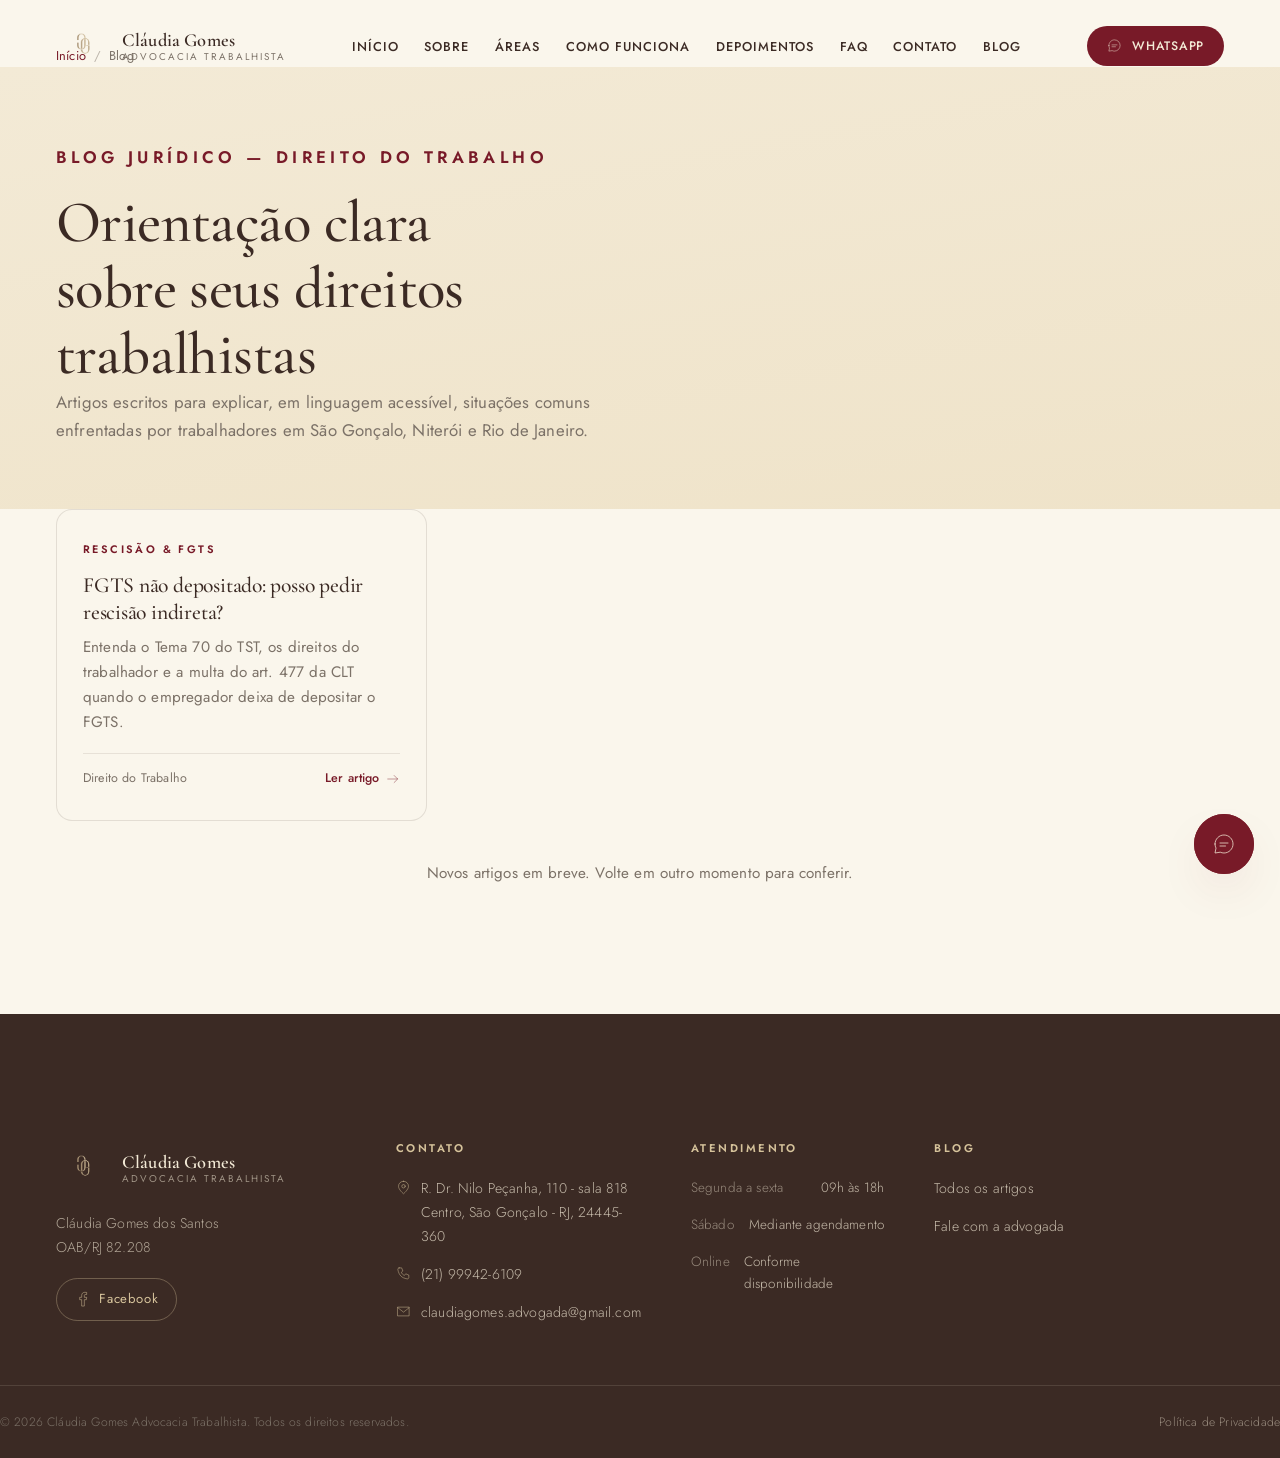
==== commit 93e89d19: "blog atualizar66" ====
--- a/blog/index.html
+++ b/blog/index.html
@@ -76,10 +76,10 @@
         <li><a href="/#sobre">Sobre</a></li>
         <li><a href="/#areas">Áreas</a></li>
         <li><a href="/#como-funciona">Como funciona</a></li>
-        <li><a href="/blog/" aria-current="page">Blog</a></li>
         <li><a href="/#depoimentos">Depoimentos</a></li>
         <li><a href="/#faq">FAQ</a></li>
         <li><a href="/#contato">Contato</a></li>
+        <li><a href="/blog/" aria-current="page">Blog</a></li>
       </ul>
     </nav>
 
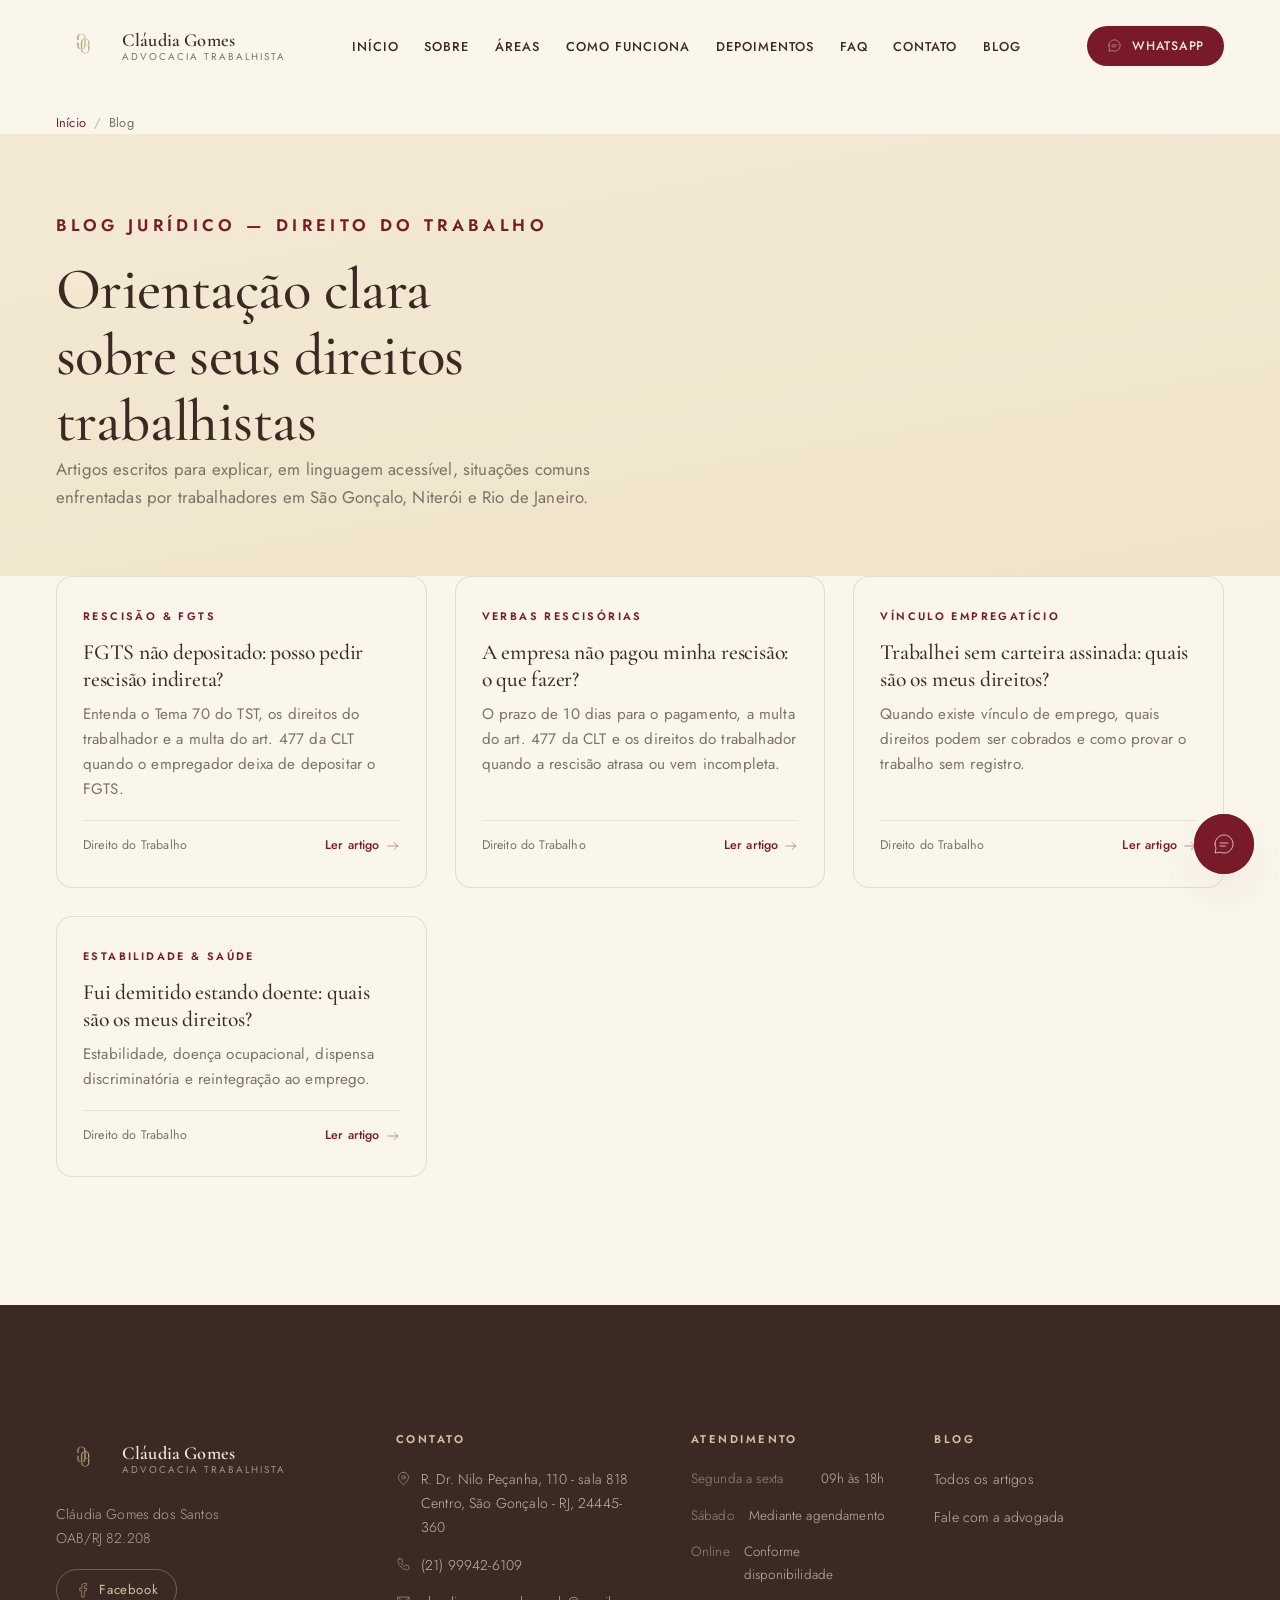
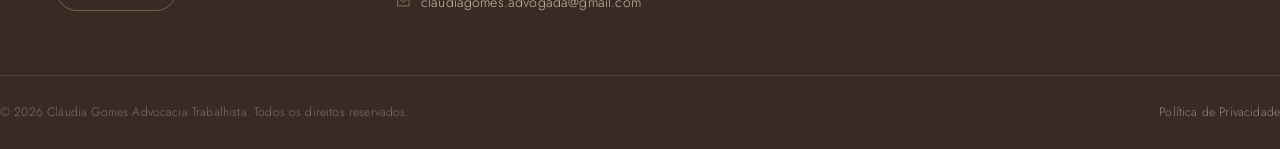
==== commit 07549c37: "atualizar blog66" ====
--- a/blog/index.html
+++ b/blog/index.html
@@ -129,9 +129,37 @@
           </div>
         </article>
 
+        <article class="blog-card">
+          <span class="blog-card-category">Verbas Rescisórias</span>
+          <h2><a href="/blog/empresa-nao-pagou-minha-rescisao/">A empresa não pagou minha rescisão: o que fazer?</a></h2>
+          <p>O prazo de 10 dias para o pagamento, a multa do art. 477 da CLT e os direitos do trabalhador quando a rescisão atrasa ou vem incompleta.</p>
+          <div class="blog-card-meta">
+            <span>Direito do Trabalho</span>
+            <a class="blog-card-link" href="/blog/empresa-nao-pagou-minha-rescisao/">Ler artigo <svg class="icon" width="14" height="14"><use href="#icon-arrow-right"/></svg></a>
+          </div>
+        </article>
+
+        <article class="blog-card">
+          <span class="blog-card-category">Vínculo Empregatício</span>
+          <h2><a href="/blog/trabalhei-sem-carteira-assinada-direitos/">Trabalhei sem carteira assinada: quais são os meus direitos?</a></h2>
+          <p>Quando existe vínculo de emprego, quais direitos podem ser cobrados e como provar o trabalho sem registro.</p>
+          <div class="blog-card-meta">
+            <span>Direito do Trabalho</span>
+            <a class="blog-card-link" href="/blog/trabalhei-sem-carteira-assinada-direitos/">Ler artigo <svg class="icon" width="14" height="14"><use href="#icon-arrow-right"/></svg></a>
+          </div>
+        </article>
+
+        <article class="blog-card">
+          <span class="blog-card-category">Estabilidade &amp; Saúde</span>
+          <h2><a href="/blog/fui-demitido-doente-direitos/">Fui demitido estando doente: quais são os meus direitos?</a></h2>
+          <p>Estabilidade, doença ocupacional, dispensa discriminatória e reintegração ao emprego.</p>
+          <div class="blog-card-meta">
+            <span>Direito do Trabalho</span>
+            <a class="blog-card-link" href="/blog/fui-demitido-doente-direitos/">Ler artigo <svg class="icon" width="14" height="14"><use href="#icon-arrow-right"/></svg></a>
+          </div>
+        </article>
+
       </div>
-
-      <p style="margin-top:40px;text-align:center;color:var(--gray-warm);font-size:.95rem">Novos artigos em breve. Volte em outro momento para conferir.</p>
     </div>
   </section>
 
--- a/assets/blog.css
+++ b/assets/blog.css
@@ -5,7 +5,7 @@
 =================================================================== */
 
 /* ---------- Breadcrumb ---------- */
-.breadcrumb{padding:calc(var(--section-pad) * .35) 0 0;font-size:.8rem;color:var(--gray-warm)}
+.breadcrumb{padding:112px 0 0;font-size:.8rem;color:var(--gray-warm)}
 .breadcrumb a{color:var(--wine)}
 .breadcrumb a:hover{text-decoration:underline}
 .breadcrumb span{margin:0 8px;opacity:.5}
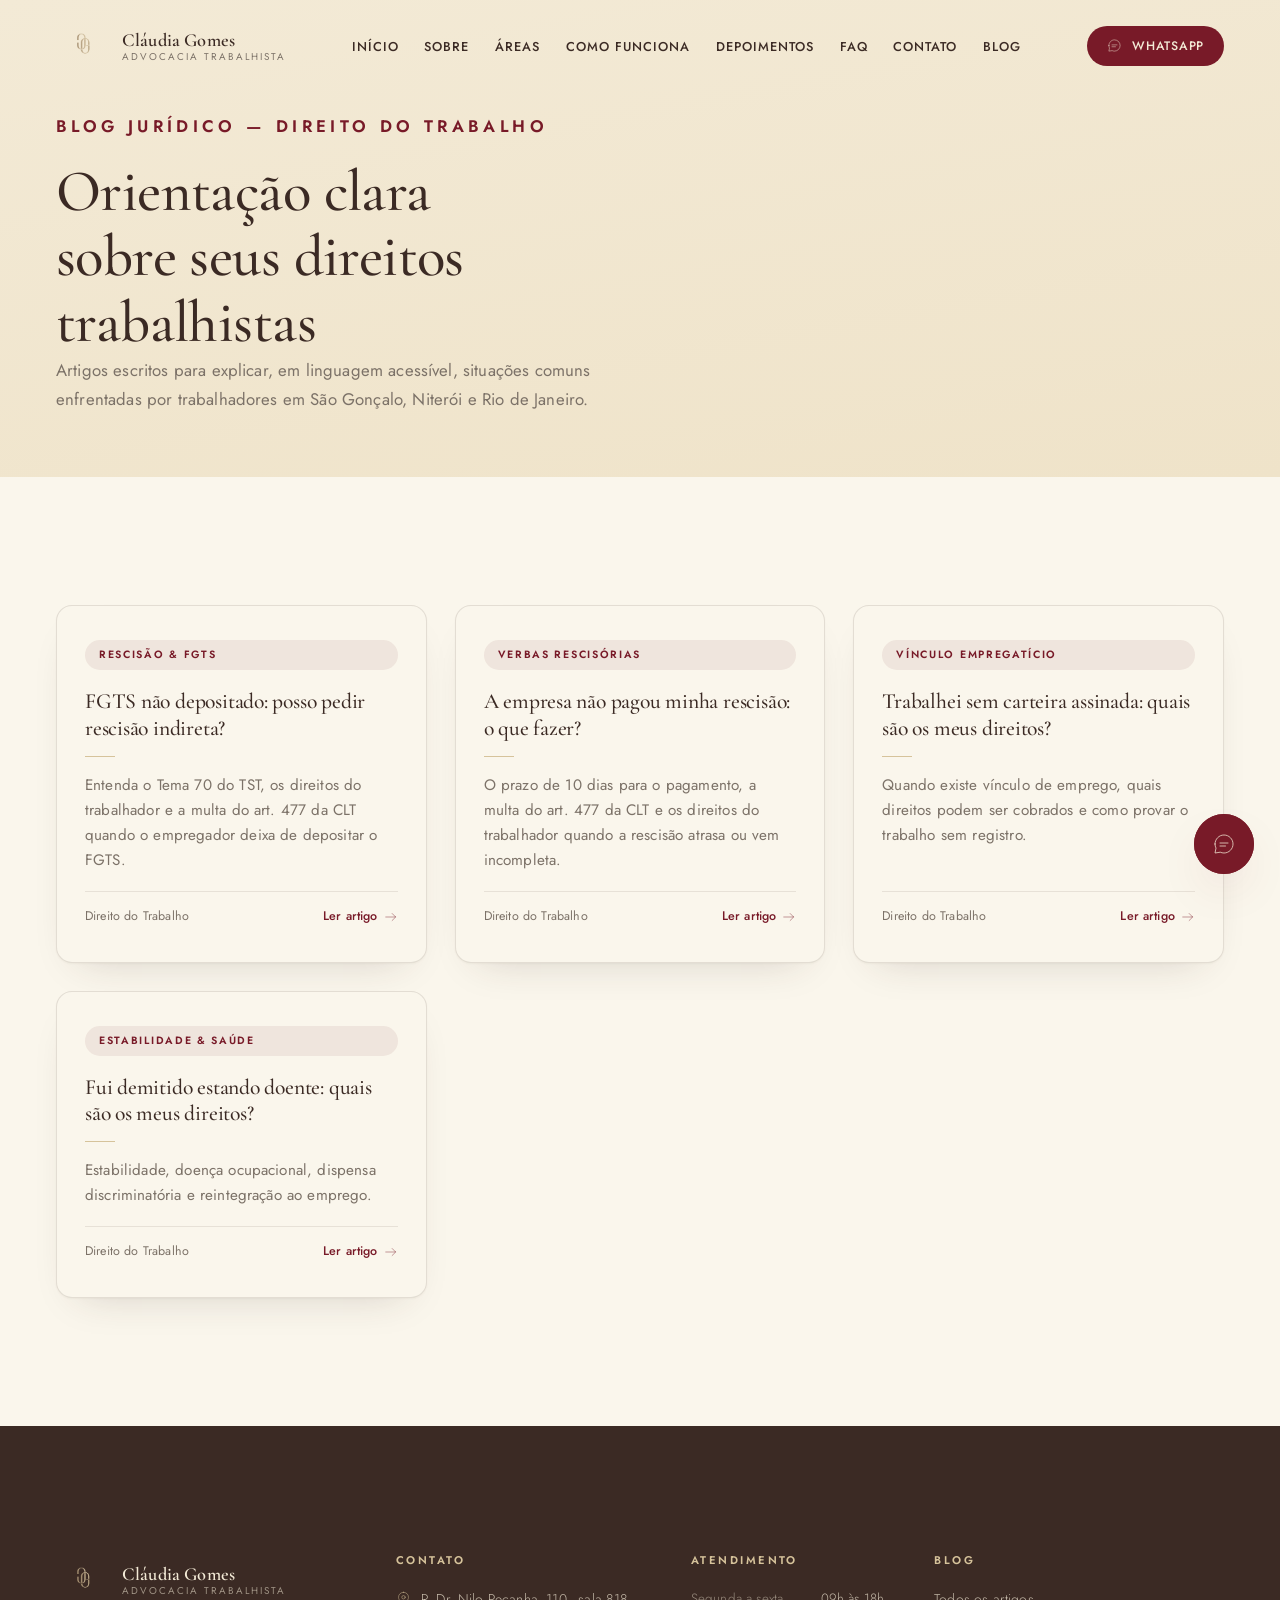
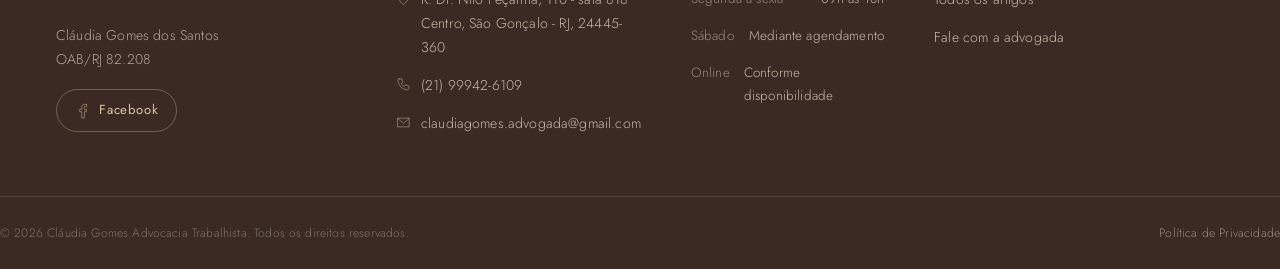
==== commit 85091da1: "se deus quiser" ====
--- a/blog/index.html
+++ b/blog/index.html
@@ -98,12 +98,6 @@
 
 <main id="topo">
 
-  <!-- BREADCRUMB -->
-  <div class="container">
-    <nav class="breadcrumb" aria-label="Breadcrumb">
-      <a href="/">Início</a><span>/</span>Blog
-    </nav>
-  </div>
 
   <!-- BLOG HERO -->
   <section class="blog-hero">
--- a/assets/blog.css
+++ b/assets/blog.css
@@ -4,27 +4,23 @@
    sombras, espaçamentos, botões). Não redefine nada do site principal.
 =================================================================== */
 
-/* ---------- Breadcrumb ---------- */
-.breadcrumb{padding:112px 0 0;font-size:.8rem;color:var(--gray-warm)}
-.breadcrumb a{color:var(--wine)}
-.breadcrumb a:hover{text-decoration:underline}
-.breadcrumb span{margin:0 8px;opacity:.5}
-
 /* ---------- Blog hero (topo da /blog) ---------- */
-.blog-hero{padding:calc(var(--section-pad) * .6) 0 calc(var(--section-pad) * .5);background:linear-gradient(170deg,var(--cream) 0%,#EFE3C9 100%)}
+.blog-hero{padding:112px 0 calc(var(--section-pad) * .5);background:linear-gradient(170deg,var(--cream) 0%,#EFE3C9 100%)}
 .blog-hero h1{max-width:16ch}
 .blog-hero p{max-width:56ch;font-size:1.05rem}
 
 /* ---------- Grid de artigos ---------- */
-.blog-grid-section{padding:0 0 var(--section-pad)}
+.blog-grid-section{padding:var(--section-pad) 0}
 .blog-grid{display:grid;grid-template-columns:repeat(3,1fr);gap:28px}
 @media(max-width:980px){.blog-grid{grid-template-columns:repeat(2,1fr)}}
 @media(max-width:640px){.blog-grid{grid-template-columns:1fr}}
 
-.blog-card{display:flex;flex-direction:column;background:var(--paper);border:1px solid rgba(59,42,36,.12);border-radius:var(--radius-md);padding:30px 26px;transition:border-color var(--dur-fast) var(--ease),box-shadow var(--dur-fast) var(--ease),transform var(--dur-fast) var(--ease);text-align:left}
-.blog-card:hover{border-color:var(--wine);box-shadow:var(--shadow-card);transform:translateY(-3px)}
-.blog-card-category{font-family:var(--font-body);font-size:.68rem;font-weight:600;letter-spacing:.22em;text-transform:uppercase;color:var(--wine);margin-bottom:14px;display:inline-block}
-.blog-card h2,.blog-card h3{font-size:1.35rem;margin-bottom:10px;line-height:1.22}
+.blog-card{position:relative;display:flex;flex-direction:column;background:var(--paper);border:1px solid rgba(59,42,36,.12);border-radius:var(--radius-md);padding:34px 28px;box-shadow:var(--shadow-card);transition:border-color var(--dur-fast) var(--ease),box-shadow var(--dur-fast) var(--ease),transform var(--dur-fast) var(--ease);text-align:left}
+.blog-card:hover{border-color:var(--wine);box-shadow:0 24px 48px -24px rgba(59,42,36,.35);transform:translateY(-5px)}
+.blog-card-category{font-family:var(--font-body);font-size:.66rem;font-weight:600;letter-spacing:.16em;text-transform:uppercase;color:var(--wine);background:rgba(120,26,40,.08);border-radius:var(--radius-pill);padding:6px 14px;margin-bottom:18px;display:inline-block}
+.blog-card h2,.blog-card h3{font-size:1.35rem;margin-bottom:16px;line-height:1.22;position:relative;padding-bottom:16px}
+.blog-card h2::after,.blog-card h3::after{content:'';position:absolute;left:0;bottom:0;width:30px;height:1px;background:var(--champagne);transition:width var(--dur-fast) var(--ease),background var(--dur-fast) var(--ease)}
+.blog-card:hover h2::after,.blog-card:hover h3::after{width:56px;background:var(--wine)}
 .blog-card p{font-size:.95rem;line-height:1.65;margin-bottom:18px}
 .blog-card-meta{margin-top:auto;display:flex;align-items:center;justify-content:space-between;font-size:.78rem;color:var(--gray-warm);padding-top:14px;border-top:1px solid rgba(59,42,36,.1)}
 .blog-card-link{display:inline-flex;align-items:center;gap:6px;font-weight:500;color:var(--wine)}
@@ -36,7 +32,7 @@
 .badge-soon{display:inline-block;font-size:.68rem;font-weight:600;letter-spacing:.14em;text-transform:uppercase;color:var(--gray-warm);background:rgba(59,42,36,.07);border-radius:var(--radius-pill);padding:5px 12px;margin-bottom:14px}
 
 /* ---------- Cabeçalho do artigo ---------- */
-.article-header{padding:calc(var(--section-pad) * .55) 0 40px}
+.article-header{padding:112px 0 40px}
 .article-header .eyebrow{margin-bottom:14px}
 .article-header h1{max-width:22ch}
 .article-subtitle{max-width:62ch;font-size:1.15rem;color:var(--gray-warm);margin-top:18px}
@@ -85,8 +81,8 @@
 .author-box p{font-size:.88rem;color:var(--gray-warm);margin:2px 0 0}
 
 @media(max-width:720px){
-  .blog-hero{padding:calc(var(--section-pad) * .5) 0}
-  .article-header{padding:calc(var(--section-pad) * .45) 0 28px}
+  .blog-hero{padding:112px 0 calc(var(--section-pad) * .5)}
+  .article-header{padding:112px 0 28px}
   .article-meta{gap:14px 22px}
   .article-cta{padding:32px 24px}
 }
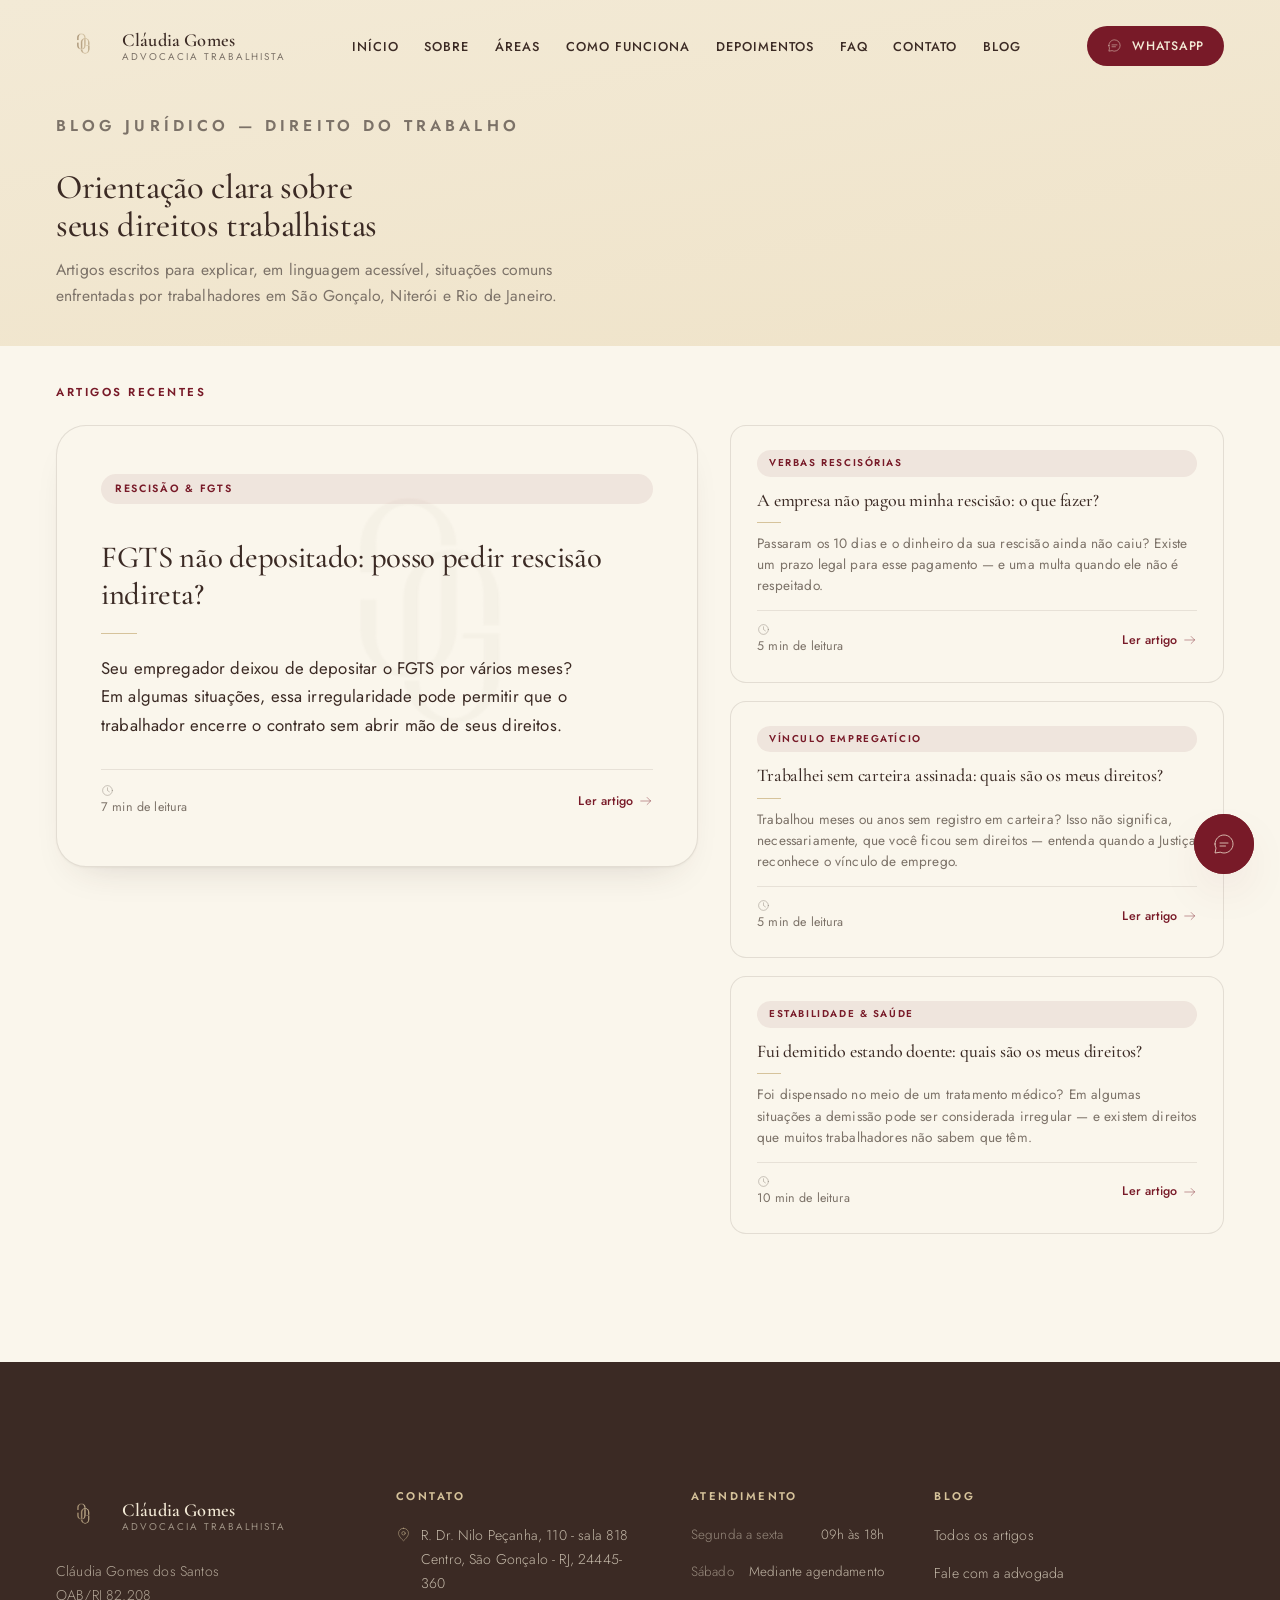
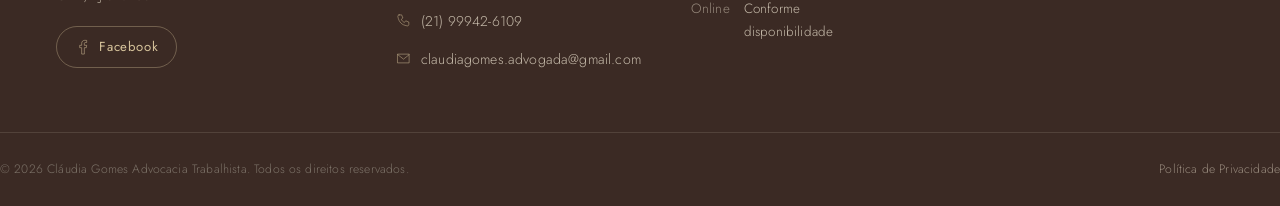
==== commit 781ecd89: "ultima vez" ====
--- a/blog/index.html
+++ b/blog/index.html
@@ -44,6 +44,7 @@
   <symbol id="icon-mail" viewBox="0 0 48 48"><path d="M6 10h36v28H6z"/><path d="m6 12 18 14L42 12"/></symbol>
   <symbol id="icon-facebook" viewBox="0 0 48 48"><path d="M28 44V26h6l1-7h-7v-5c0-2 .6-3.5 3.5-3.5H35V4.3C34.3 4.2 32 4 29.3 4 23.7 4 20 7.4 20 13.6V19h-6v7h6v18z"/></symbol>
   <symbol id="icon-arrow-right" viewBox="0 0 48 48"><path d="M6 24h34m-12-12 12 12-12 12"/></symbol>
+  <symbol id="icon-clock" viewBox="0 0 48 48"><circle cx="24" cy="24" r="18"/><path d="M24 14v10l7 5"/></symbol>
 </defs></svg>
 
 <!-- LOADER -->
@@ -98,60 +99,66 @@
 
 <main id="topo">
 
-
-  <!-- BLOG HERO -->
-  <section class="blog-hero">
+  <!-- INTRODUÇÃO COMPACTA -->
+  <section class="blog-intro">
     <div class="container">
-      <p class="eyebrow">Blog Jurídico — Direito do Trabalho</p>
-      <h1>Orientação clara sobre seus direitos trabalhistas</h1>
-      <p>Artigos escritos para explicar, em linguagem acessível, situações comuns enfrentadas por trabalhadores em São Gonçalo, Niterói e Rio de Janeiro.</p>
+      <p class="eyebrow" data-reveal>Blog Jurídico — Direito do Trabalho</p>
+      <h1 data-reveal>Orientação clara sobre seus direitos trabalhistas</h1>
+      <p data-reveal>Artigos escritos para explicar, em linguagem acessível, situações comuns enfrentadas por trabalhadores em São Gonçalo, Niterói e Rio de Janeiro.</p>
     </div>
   </section>
 
-  <!-- GRID DE ARTIGOS -->
-  <section class="blog-grid-section">
+  <!-- DESTAQUE + ARTIGOS -->
+  <section class="blog-editorial">
     <div class="container">
-      <div class="blog-grid">
-
-        <article class="blog-card">
+      <h2 class="section-label" data-reveal>Artigos recentes</h2>
+
+      <div class="blog-editorial-grid">
+
+        <article class="blog-featured" data-reveal>
+          <img class="monogram-wm" src="/assets/logo.png" alt="" aria-hidden="true">
           <span class="blog-card-category">Rescisão &amp; FGTS</span>
-          <h2><a href="/blog/fgts-nao-depositado-rescisao-indireta/">FGTS não depositado: posso pedir rescisão indireta?</a></h2>
-          <p>Entenda o Tema 70 do TST, os direitos do trabalhador e a multa do art. 477 da CLT quando o empregador deixa de depositar o FGTS.</p>
+          <h3><a href="/blog/fgts-nao-depositado-rescisao-indireta/">FGTS não depositado: posso pedir rescisão indireta?</a></h3>
+          <p>Seu empregador deixou de depositar o FGTS por vários meses? Em algumas situações, essa irregularidade pode permitir que o trabalhador encerre o contrato sem abrir mão de seus direitos.</p>
           <div class="blog-card-meta">
-            <span>Direito do Trabalho</span>
+            <span><svg class="icon" width="13" height="13"><use href="#icon-clock"/></svg>7 min de leitura</span>
             <a class="blog-card-link" href="/blog/fgts-nao-depositado-rescisao-indireta/">Ler artigo <svg class="icon" width="14" height="14"><use href="#icon-arrow-right"/></svg></a>
           </div>
         </article>
 
-        <article class="blog-card">
-          <span class="blog-card-category">Verbas Rescisórias</span>
-          <h2><a href="/blog/empresa-nao-pagou-minha-rescisao/">A empresa não pagou minha rescisão: o que fazer?</a></h2>
-          <p>O prazo de 10 dias para o pagamento, a multa do art. 477 da CLT e os direitos do trabalhador quando a rescisão atrasa ou vem incompleta.</p>
-          <div class="blog-card-meta">
-            <span>Direito do Trabalho</span>
-            <a class="blog-card-link" href="/blog/empresa-nao-pagou-minha-rescisao/">Ler artigo <svg class="icon" width="14" height="14"><use href="#icon-arrow-right"/></svg></a>
-          </div>
-        </article>
-
-        <article class="blog-card">
-          <span class="blog-card-category">Vínculo Empregatício</span>
-          <h2><a href="/blog/trabalhei-sem-carteira-assinada-direitos/">Trabalhei sem carteira assinada: quais são os meus direitos?</a></h2>
-          <p>Quando existe vínculo de emprego, quais direitos podem ser cobrados e como provar o trabalho sem registro.</p>
-          <div class="blog-card-meta">
-            <span>Direito do Trabalho</span>
-            <a class="blog-card-link" href="/blog/trabalhei-sem-carteira-assinada-direitos/">Ler artigo <svg class="icon" width="14" height="14"><use href="#icon-arrow-right"/></svg></a>
-          </div>
-        </article>
-
-        <article class="blog-card">
-          <span class="blog-card-category">Estabilidade &amp; Saúde</span>
-          <h2><a href="/blog/fui-demitido-doente-direitos/">Fui demitido estando doente: quais são os meus direitos?</a></h2>
-          <p>Estabilidade, doença ocupacional, dispensa discriminatória e reintegração ao emprego.</p>
-          <div class="blog-card-meta">
-            <span>Direito do Trabalho</span>
-            <a class="blog-card-link" href="/blog/fui-demitido-doente-direitos/">Ler artigo <svg class="icon" width="14" height="14"><use href="#icon-arrow-right"/></svg></a>
-          </div>
-        </article>
+        <div class="blog-secondary-list">
+
+          <article class="blog-compact-card" data-reveal>
+            <span class="blog-card-category">Verbas Rescisórias</span>
+            <h3><a href="/blog/empresa-nao-pagou-minha-rescisao/">A empresa não pagou minha rescisão: o que fazer?</a></h3>
+            <p>Passaram os 10 dias e o dinheiro da sua rescisão ainda não caiu? Existe um prazo legal para esse pagamento — e uma multa quando ele não é respeitado.</p>
+            <div class="blog-card-meta">
+              <span><svg class="icon" width="13" height="13"><use href="#icon-clock"/></svg>5 min de leitura</span>
+              <a class="blog-card-link" href="/blog/empresa-nao-pagou-minha-rescisao/">Ler artigo <svg class="icon" width="14" height="14"><use href="#icon-arrow-right"/></svg></a>
+            </div>
+          </article>
+
+          <article class="blog-compact-card" data-reveal data-reveal-delay="1">
+            <span class="blog-card-category">Vínculo Empregatício</span>
+            <h3><a href="/blog/trabalhei-sem-carteira-assinada-direitos/">Trabalhei sem carteira assinada: quais são os meus direitos?</a></h3>
+            <p>Trabalhou meses ou anos sem registro em carteira? Isso não significa, necessariamente, que você ficou sem direitos — entenda quando a Justiça reconhece o vínculo de emprego.</p>
+            <div class="blog-card-meta">
+              <span><svg class="icon" width="13" height="13"><use href="#icon-clock"/></svg>5 min de leitura</span>
+              <a class="blog-card-link" href="/blog/trabalhei-sem-carteira-assinada-direitos/">Ler artigo <svg class="icon" width="14" height="14"><use href="#icon-arrow-right"/></svg></a>
+            </div>
+          </article>
+
+          <article class="blog-compact-card" data-reveal data-reveal-delay="2">
+            <span class="blog-card-category">Estabilidade &amp; Saúde</span>
+            <h3><a href="/blog/fui-demitido-doente-direitos/">Fui demitido estando doente: quais são os meus direitos?</a></h3>
+            <p>Foi dispensado no meio de um tratamento médico? Em algumas situações a demissão pode ser considerada irregular — e existem direitos que muitos trabalhadores não sabem que têm.</p>
+            <div class="blog-card-meta">
+              <span><svg class="icon" width="13" height="13"><use href="#icon-clock"/></svg>10 min de leitura</span>
+              <a class="blog-card-link" href="/blog/fui-demitido-doente-direitos/">Ler artigo <svg class="icon" width="14" height="14"><use href="#icon-arrow-right"/></svg></a>
+            </div>
+          </article>
+
+        </div>
 
       </div>
     </div>
--- a/assets/blog.css
+++ b/assets/blog.css
@@ -4,16 +4,41 @@
    sombras, espaçamentos, botões). Não redefine nada do site principal.
 =================================================================== */
 
-/* ---------- Blog hero (topo da /blog) ---------- */
-.blog-hero{padding:112px 0 calc(var(--section-pad) * .5);background:linear-gradient(170deg,var(--cream) 0%,#EFE3C9 100%)}
-.blog-hero h1{max-width:16ch}
-.blog-hero p{max-width:56ch;font-size:1.05rem}
+/* ---------- Introdução compacta (topo da /blog) ---------- */
+.blog-intro{padding:112px 0 36px;background:linear-gradient(170deg,var(--cream) 0%,#EFE3C9 100%)}
+.blog-intro h1{font-size:clamp(1.6rem,2.8vw,2.15rem);max-width:22ch;margin:10px 0 12px}
+.blog-intro p{max-width:58ch;font-size:.98rem;color:var(--gray-warm)}
 
-/* ---------- Grid de artigos ---------- */
-.blog-grid-section{padding:var(--section-pad) 0}
-.blog-grid{display:grid;grid-template-columns:repeat(3,1fr);gap:28px}
-@media(max-width:980px){.blog-grid{grid-template-columns:repeat(2,1fr)}}
-@media(max-width:640px){.blog-grid{grid-template-columns:1fr}}
+/* ---------- Seção editorial: destaque + lista ---------- */
+.blog-editorial{padding:40px 0 var(--section-pad)}
+.section-label{font-family:var(--font-body);font-size:.72rem;font-weight:600;letter-spacing:.22em;text-transform:uppercase;color:var(--wine);margin-bottom:26px}
+
+.blog-editorial-grid{display:grid;grid-template-columns:1.3fr 1fr;gap:32px;align-items:start}
+
+.blog-featured{position:relative;overflow:hidden;display:flex;flex-direction:column;background:var(--paper);border:1px solid rgba(59,42,36,.12);border-radius:var(--radius-lg);padding:48px 44px;box-shadow:var(--shadow-card);transition:border-color var(--dur-fast) var(--ease),box-shadow var(--dur-fast) var(--ease),transform var(--dur-fast) var(--ease)}
+.blog-featured:hover{border-color:var(--wine);box-shadow:0 28px 56px -26px rgba(59,42,36,.38);transform:translateY(-5px)}
+.blog-featured .monogram-wm{opacity:.06}
+.blog-featured .blog-card-category{position:relative;z-index:1}
+.blog-featured h3{position:relative;z-index:1;font-family:var(--font-display);font-size:clamp(1.55rem,2.4vw,2rem);line-height:1.2;margin:18px 0 20px;padding-bottom:20px}
+.blog-featured h3::after{content:'';position:absolute;left:0;bottom:0;width:36px;height:1px;background:var(--champagne);transition:width var(--dur-fast) var(--ease),background var(--dur-fast) var(--ease)}
+.blog-featured:hover h3::after{width:64px;background:var(--wine)}
+.blog-featured p{position:relative;z-index:1;font-size:1.05rem;line-height:1.7;max-width:48ch;margin-bottom:30px;color:var(--brown)}
+.blog-featured .blog-card-meta{position:relative;z-index:1;margin-top:auto}
+
+.blog-secondary-list{display:flex;flex-direction:column;gap:18px}
+.blog-compact-card{display:flex;flex-direction:column;background:var(--paper);border:1px solid rgba(59,42,36,.12);border-radius:var(--radius-md);padding:24px 26px;transition:border-color var(--dur-fast) var(--ease),transform var(--dur-fast) var(--ease)}
+.blog-compact-card:hover{border-color:var(--wine);transform:translateX(5px)}
+.blog-compact-card .blog-card-category{font-size:.62rem;padding:5px 12px;margin-bottom:12px}
+.blog-compact-card h3{font-family:var(--font-display);font-size:1.12rem;line-height:1.25;margin-bottom:10px;position:relative;padding-bottom:12px}
+.blog-compact-card h3::after{content:'';position:absolute;left:0;bottom:0;width:24px;height:1px;background:var(--champagne);transition:width var(--dur-fast) var(--ease),background var(--dur-fast) var(--ease)}
+.blog-compact-card:hover h3::after{width:44px;background:var(--wine)}
+.blog-compact-card p{font-size:.85rem;line-height:1.55;color:var(--gray-warm);margin-bottom:14px}
+.blog-compact-card .blog-card-meta{margin-top:auto;padding-top:12px}
+
+@media(max-width:980px){
+  .blog-editorial-grid{grid-template-columns:1fr}
+  .blog-featured{padding:38px 32px}
+}
 
 .blog-card{position:relative;display:flex;flex-direction:column;background:var(--paper);border:1px solid rgba(59,42,36,.12);border-radius:var(--radius-md);padding:34px 28px;box-shadow:var(--shadow-card);transition:border-color var(--dur-fast) var(--ease),box-shadow var(--dur-fast) var(--ease),transform var(--dur-fast) var(--ease);text-align:left}
 .blog-card:hover{border-color:var(--wine);box-shadow:0 24px 48px -24px rgba(59,42,36,.35);transform:translateY(-5px)}
@@ -26,10 +51,6 @@
 .blog-card-link{display:inline-flex;align-items:center;gap:6px;font-weight:500;color:var(--wine)}
 .blog-card-link .icon{transition:transform var(--dur-fast) var(--ease)}
 .blog-card:hover .blog-card-link .icon{transform:translateX(4px)}
-
-/* aviso "em breve" nos cards ainda sem conteúdo definitivo */
-.blog-card.is-placeholder{opacity:.72}
-.badge-soon{display:inline-block;font-size:.68rem;font-weight:600;letter-spacing:.14em;text-transform:uppercase;color:var(--gray-warm);background:rgba(59,42,36,.07);border-radius:var(--radius-pill);padding:5px 12px;margin-bottom:14px}
 
 /* ---------- Cabeçalho do artigo ---------- */
 .article-header{padding:112px 0 40px}
@@ -81,7 +102,10 @@
 .author-box p{font-size:.88rem;color:var(--gray-warm);margin:2px 0 0}
 
 @media(max-width:720px){
-  .blog-hero{padding:112px 0 calc(var(--section-pad) * .5)}
+  .blog-intro{padding:112px 0 24px}
+  .blog-editorial{padding:24px 0 var(--section-pad)}
+  .blog-featured{padding:30px 26px}
+  .blog-compact-card{padding:20px 22px}
   .article-header{padding:112px 0 28px}
   .article-meta{gap:14px 22px}
   .article-cta{padding:32px 24px}
